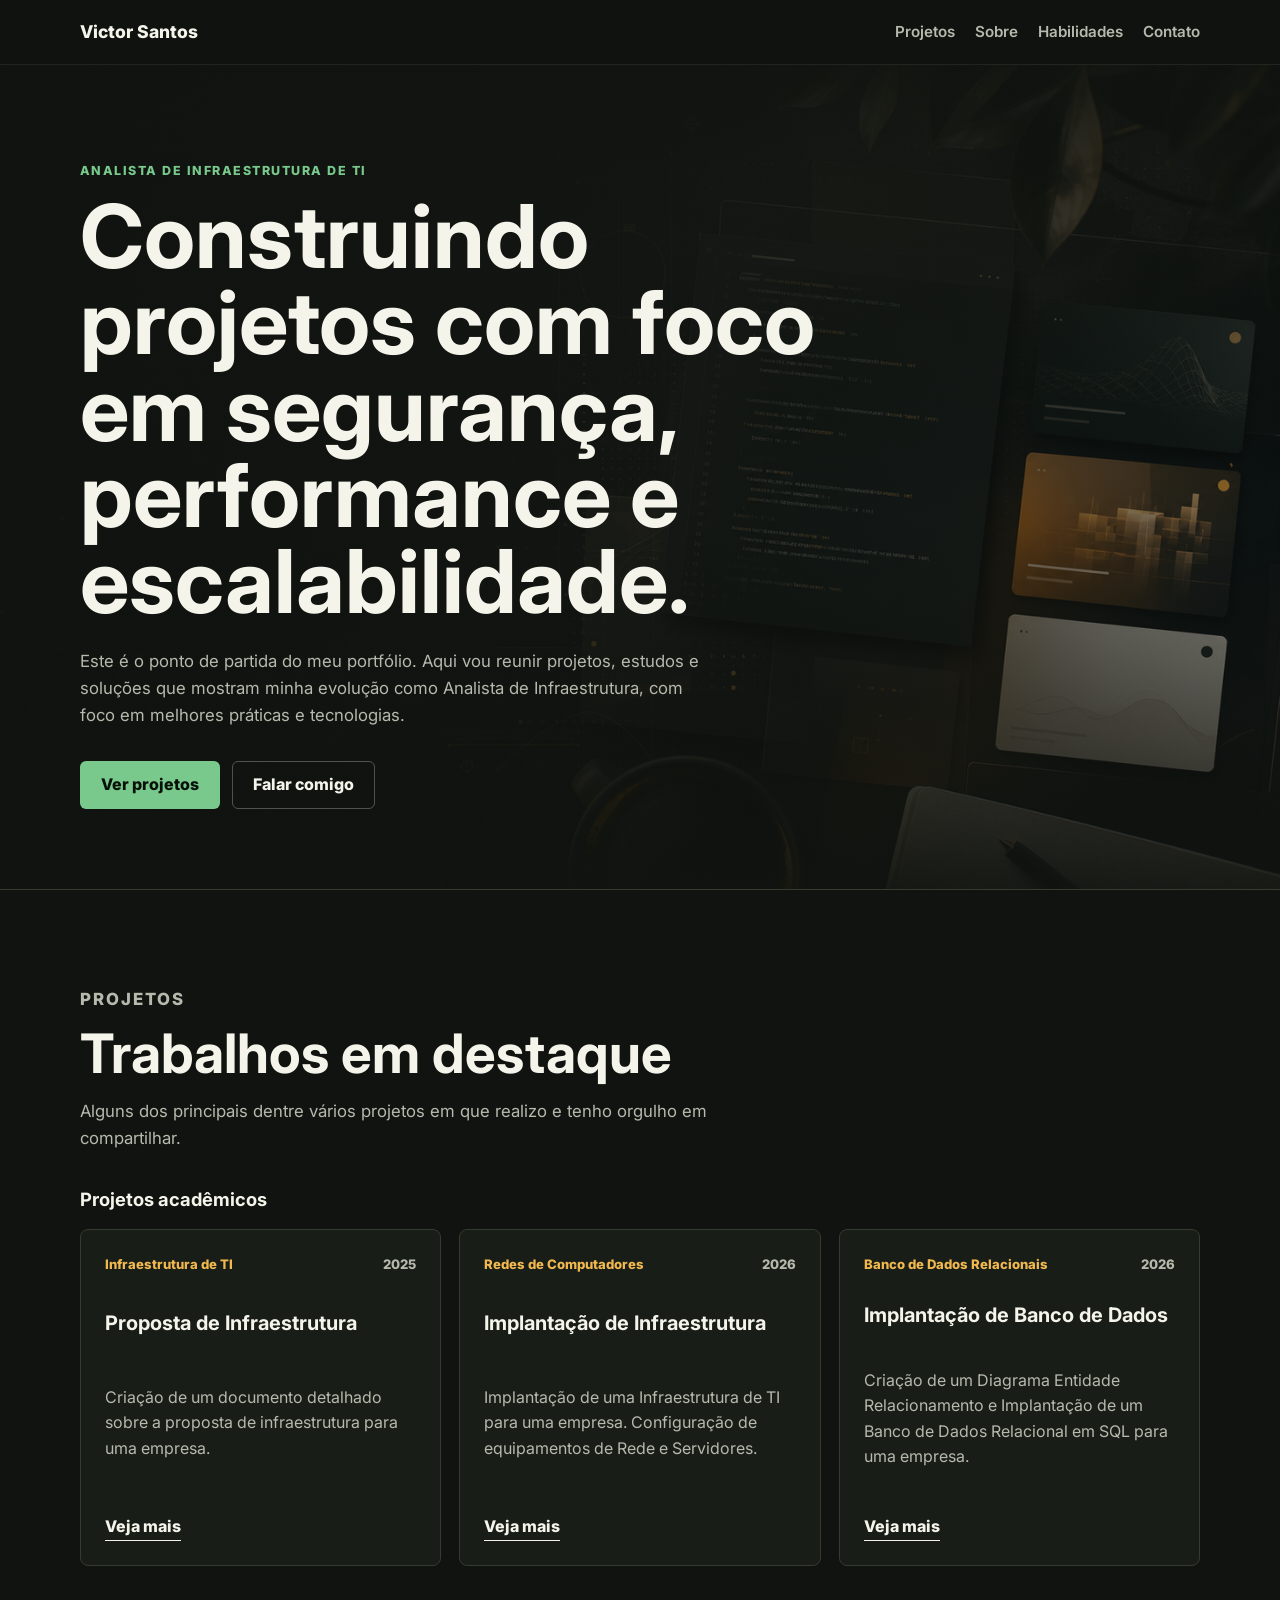
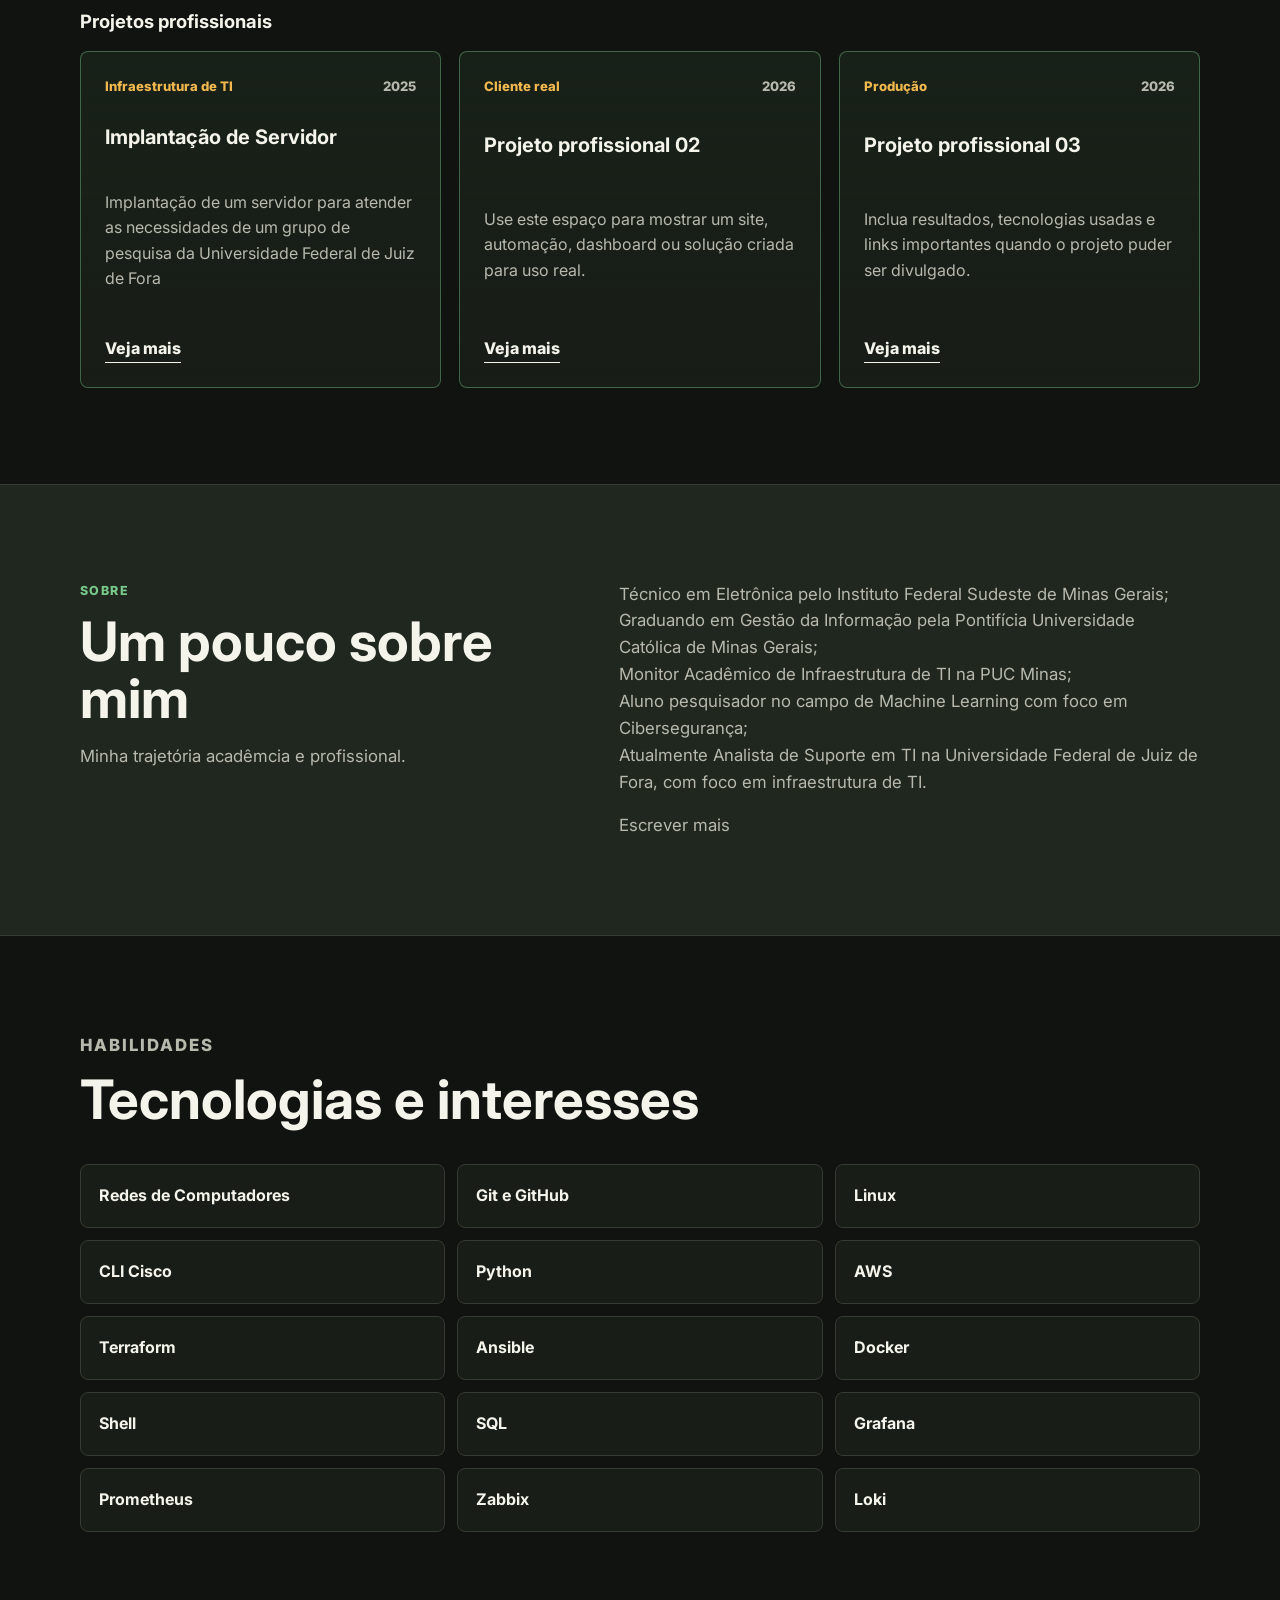
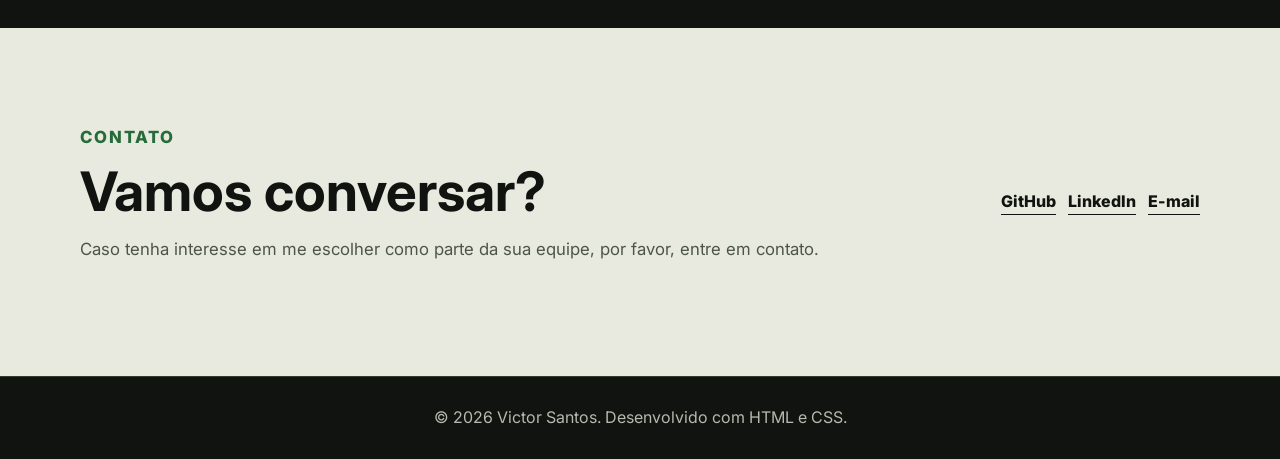
==== index.html @ d7f379bb "Ajustando o Site" ====
<!DOCTYPE html>
<html lang="pt-BR">
<head>
  <meta charset="UTF-8">
  <meta name="viewport" content="width=device-width, initial-scale=1.0">
  <meta name="description" content="Portfólio de projetos de Victor, desenvolvedor web.">
  <title>Victor Santos | Portfólio</title>
  <link rel="preconnect" href="https://fonts.googleapis.com">
  <link rel="preconnect" href="https://fonts.gstatic.com" crossorigin>
  <link href="https://fonts.googleapis.com/css2?family=Inter:wght@400;500;600;700;800&display=swap" rel="stylesheet">
  <link rel="stylesheet" href="style.css">
</head>
<body>
  <header class="site-header">
    <a class="brand" href="#inicio" aria-label="Ir para o início">Victor Santos</a>

    <nav class="main-nav" aria-label="Navegação principal">
      <a href="#projetos">Projetos</a>
      <a href="#sobre">Sobre</a>
      <a href="#habilidades">Habilidades</a>
      <a href="#contato">Contato</a>
    </nav>
  </header>

  <main>
    <section class="hero" id="inicio">
      <div class="hero__content">
        <p class="eyebrow">Analista de Infraestrutura de TI</p>
        <h1>Construindo projetos com foco em segurança, performance e escalabilidade.</h1>
        <p class="hero__text">
          Este é o ponto de partida do meu portfólio. Aqui vou reunir projetos,
          estudos e soluções que mostram minha evolução como Analista de Infraestrutura, com foco em melhores práticas e tecnologias.
        </p>
        <div class="hero__actions" aria-label="Ações principais">
          <a class="button button--primary" href="#projetos">Ver projetos</a>
          <a class="button button--secondary" href="#contato">Falar comigo</a>
        </div>
      </div>
    </section>

    <section class="section" id="projetos">
      <div class="section__header">
        <p class="eyebrow">Projetos</p>
        <h2>Trabalhos em destaque</h2>
        <p>Alguns dos principais dentre vários projetos em que realizo e tenho orgulho em compartilhar.</p>
      </div>

      <div class="project-group">
        <h3>Projetos acadêmicos</h3>
        <div class="project-grid">
          <article class="project-card">
            <div class="project-card__top">
              <span class="project-card__tag">Infraestrutura de TI</span>
              <span class="project-card__year">2025</span>
            </div>
            <h3>Proposta de Infraestrutura</h3>
            <p>Criação de um documento detalhado sobre a proposta de infraestrutura para uma empresa.</p>
            <div class="project-card__links">
              <a href="#" aria-label="Ver demonstração do projeto Proposta de Infraestrutura">Veja mais</a>
            </div>
          </article>

          <article class="project-card">
            <div class="project-card__top">
              <span class="project-card__tag">Redes de Computadores</span>
              <span class="project-card__year">2026</span>
            </div>
            <h3>Implantação de Infraestrutura</h3>
            <p>Implantação de uma Infraestrutura de TI para uma empresa. Configuração de equipamentos de Rede e Servidores.</p>
            <div class="project-card__links">
              <a href="#" aria-label="Ver demonstração do projeto Implantação de Infraestrutura">Veja mais</a>
            </div>
          </article>

          <article class="project-card">
            <div class="project-card__top">
              <span class="project-card__tag">Banco de Dados Relacionais</span>
              <span class="project-card__year">2026</span>
            </div>
            <h3>Implantação de Banco de Dados</h3>
            <p>Criação de um Diagrama Entidade Relacionamento e Implantação de um Banco de Dados Relacional em SQL para uma empresa.</p>
            <div class="project-card__links">
              <a href="#" aria-label="Ver demonstração do projeto Implantação de Banco de Dados">Veja mais</a>
            </div>
          </article>
        </div>
      </div>

      <div class="project-group">
        <h3>Projetos profissionais</h3>
        <div class="project-grid">
          <article class="project-card project-card--professional">
            <div class="project-card__top">
              <span class="project-card__tag">Infraestrutura de TI</span>
              <span class="project-card__year">2025</span>
            </div>
            <h3>Implantação de Servidor</h3>
            <p>Implantação de um servidor para atender as necessidades de um grupo de pesquisa da Universidade Federal de Juiz de Fora</p>
            <div class="project-card__links">
              <a href="#" aria-label="Ver demonstração do Projeto Implantação de Servidor">Veja mais</a>
            </div>
          </article>

          <article class="project-card project-card--professional">
            <div class="project-card__top">
              <span class="project-card__tag">Cliente real</span>
              <span class="project-card__year">2026</span>
            </div>
            <h3>Projeto profissional 02</h3>
            <p>Use este espaço para mostrar um site, automação, dashboard ou solução criada para uso real.</p>
            <div class="project-card__links">
              <a href="#" aria-label="Ver demonstração do Projeto profissional 02">Veja mais</a>
            </div>
          </article>

          <article class="project-card project-card--professional">
            <div class="project-card__top">
              <span class="project-card__tag">Produção</span>
              <span class="project-card__year">2026</span>
            </div>
            <h3>Projeto profissional 03</h3>
            <p>Inclua resultados, tecnologias usadas e links importantes quando o projeto puder ser divulgado.</p>
            <div class="project-card__links">
              <a href="#" aria-label="Ver demonstração do Projeto profissional 03">Veja mais</a>
            </div>
          </article>
        </div>
      </div>
    </section>

    <section class="section section--split" id="sobre">
      <div>
        <p class="eyebrow">Sobre</p>
        <h2>Um pouco sobre mim</h2>
        <p class="hero__text">
          Minha trajetória acadêmcia e profissional.
        </p>
      </div>
      <div class="section--split__body">
        <p>
          Técnico em Eletrônica pelo Instituto Federal Sudeste de Minas Gerais;<br>
          Graduando em Gestão da Informação pela Pontifícia Universidade Católica de Minas Gerais;<br>
          Monitor Acadêmico de Infraestrutura de TI na PUC Minas;<br>
          Aluno pesquisador no campo de Machine Learning com foco em Cibersegurança;<br>
          Atualmente Analista de Suporte em TI na Universidade Federal de Juiz de Fora, com foco em infraestrutura de TI.
        </p>
        <p>
          Escrever mais
        </p>
      </div>
    </section>

    <section class="section" id="habilidades">
      <div class="section__header">
        <p class="eyebrow">Habilidades</p>
        <h2>Tecnologias e interesses</h2>
      </div>

      <ul class="skill-list" aria-label="Lista de habilidades">
        <li>Redes de Computadores</li>
        <li>Git e GitHub</li>
        <li>Linux</li>
        <li>CLI Cisco</li>
        <li>Python</li>
        <li>AWS</li>
        <li>Terraform</li>
        <li>Ansible</li>
        <li>Docker</li>
        <li>Shell</li>
        <li>SQL</li>
        <li>Grafana</li>
        <li>Prometheus</li>
        <li>Zabbix</li>
        <li>Loki</li>
      </ul>
    </section>

    <section class="contact" id="contato">
      <div>
        <p class="eyebrow">Contato</p>
        <h2>Vamos conversar?</h2>
        <p>Caso tenha interesse em me escolher como parte da sua equipe, por favor, entre em contato.</p>
      </div>

      <div class="contact__links">
        <a href="https://github.com/deVictorS">GitHub</a>
        <a href="https://www.linkedin.com/in/victorrsantoss">LinkedIn</a>
        <a href="mailto:seuemail@email.com">E-mail</a>
      </div>
    </section>
  </main>

  <footer class="site-footer">
    <p>&copy; 2026 Victor Santos. Desenvolvido com HTML e CSS.</p>
  </footer>
</body>
</html>
---- style.css ----
:root {
  --bg: #10130f;
  --surface: #181d17;
  --surface-2: #20271f;
  --text: #f5f4eb;
  --muted: #b7b9ad;
  --line: #343b31;
  --accent: #78c98b;
  --accent-strong: #f0b84f;
  --max-width: 1120px;
}

* {
  box-sizing: border-box;
}

html {
  scroll-behavior: smooth;
}

body {
  margin: 0;
  background: var(--bg);
  color: var(--text);
  font-family: "Inter", Arial, sans-serif;
  line-height: 1.6;
}

a {
  color: inherit;
  text-decoration: none;
}

.site-header {
  position: sticky;
  top: 0;
  z-index: 10;
  display: flex;
  align-items: center;
  justify-content: space-between;
  gap: 24px;
  width: 100%;
  padding: 18px max(24px, calc((100vw - var(--max-width)) / 2));
  background: rgba(16, 19, 15, 0.86);
  border-bottom: 1px solid rgba(245, 244, 235, 0.08);
  backdrop-filter: blur(16px);
}

.brand {
  font-size: 1.1rem;
  font-weight: 800;
  letter-spacing: 0;
}

.main-nav {
  display: flex;
  align-items: center;
  gap: 20px;
  color: var(--muted);
  font-size: 0.95rem;
  font-weight: 600;
}

.main-nav a,
.project-card__links a,
.contact__links a {
  transition: color 180ms ease, border-color 180ms ease, background 180ms ease;
}

.main-nav a:hover,
.project-card__links a:hover,
.contact__links a:hover {
  color: var(--accent);
}

.hero {
  min-height: 86vh;
  display: flex;
  align-items: center;
  padding: 96px max(24px, calc((100vw - var(--max-width)) / 2)) 80px;
  background:
    linear-gradient(90deg, rgba(16, 19, 15, 0.96) 0%, rgba(16, 19, 15, 0.82) 42%, rgba(16, 19, 15, 0.28) 100%),
    linear-gradient(0deg, rgba(16, 19, 15, 0.92), rgba(16, 19, 15, 0.2) 44%, rgba(16, 19, 15, 0.95)),
    url("assets/portfolio-hero.png") center right / cover no-repeat;
}

.hero__content {
  max-width: 760px;
}

.eyebrow {
  margin: 0 0 12px;
  color: var(--accent);
  font-size: 0.78rem;
  font-weight: 800;
  letter-spacing: 0.12em;
  text-transform: uppercase;
}

h1,
h2,
h3,
p {
  margin-top: 0;
}

h1 {
  max-width: 860px;
  margin-bottom: 24px;
  font-size: clamp(2.7rem, 8vw, 5.5rem);
  line-height: 0.98;
  letter-spacing: 0;
}

h2 {
  margin-bottom: 16px;
  font-size: clamp(2rem, 5vw, 3.4rem);
  line-height: 1.05;
  letter-spacing: 0;
}

h3 {
  margin-bottom: 12px;
  font-size: 1.25rem;
  line-height: 1.25;
}

.hero__text,
.section__header p,
.section--split__body,
.contact p {
  color: var(--muted);
  font-size: 1.05rem;
}

.hero__text {
  max-width: 640px;
  margin-bottom: 32px;
}

.hero__actions {
  display: flex;
  flex-wrap: wrap;
  gap: 12px;
}

.button {
  display: inline-flex;
  align-items: center;
  justify-content: center;
  min-height: 48px;
  padding: 0 20px;
  border: 1px solid transparent;
  border-radius: 6px;
  font-weight: 800;
}

.button--primary {
  background: var(--accent);
  color: #071009;
}

.button--primary:hover {
  background: #91dda1;
}

.button--secondary {
  border-color: rgba(245, 244, 235, 0.28);
  color: var(--text);
}

.button--secondary:hover {
  border-color: var(--accent);
  color: var(--accent);
}

.section,
.contact {
  width: 100%;
  padding: 96px max(24px, calc((100vw - var(--max-width)) / 2));
}

.section {
  border-top: 1px solid var(--line);
}

.section__header {
  max-width: 720px;
  margin-bottom: 36px;
}

.project-grid {
  display: grid;
  grid-template-columns: repeat(3, minmax(0, 1fr));
  gap: 18px;
}

.project-group + .project-group {
  margin-top: 44px;
}

.project-group > h3 {
  margin-bottom: 18px;
  color: var(--text);
  font-size: 1.15rem;
}

.project-card {
  min-height: 300px;
  display: flex;
  flex-direction: column;
  justify-content: space-between;
  gap: 28px;
  padding: 24px;
  background: var(--surface);
  border: 1px solid var(--line);
  border-radius: 8px;
}

.project-card--professional {
  border-color: rgba(120, 201, 139, 0.42);
  background: linear-gradient(180deg, rgba(120, 201, 139, 0.08), rgba(24, 29, 23, 1));
}

.project-card__top,
.project-card__links,
.contact__links {
  display: flex;
  align-items: center;
  gap: 12px;
  flex-wrap: wrap;
}

.project-card__top {
  justify-content: space-between;
  color: var(--muted);
  font-size: 0.82rem;
  font-weight: 800;
}

.project-card__tag {
  color: var(--accent-strong);
}

.project-card p {
  color: var(--muted);
}

.project-card__links a,
.contact__links a {
  border-bottom: 1px solid currentColor;
  color: var(--text);
  font-weight: 800;
}

.section--split {
  display: grid;
  grid-template-columns: 0.9fr 1.1fr;
  gap: 64px;
  background: var(--surface-2);
}

.section--split__body p:last-child {
  margin-bottom: 0;
}

.skill-list {
  display: grid;
  grid-template-columns: repeat(3, minmax(0, 1fr));
  gap: 12px;
  padding: 0;
  margin: 0;
  list-style: none;
}

.skill-list li {
  min-height: 64px;
  display: flex;
  align-items: center;
  padding: 16px 18px;
  background: var(--surface);
  border: 1px solid var(--line);
  border-radius: 8px;
  color: var(--text);
  font-weight: 700;
}

.contact {
  display: grid;
  grid-template-columns: 1fr auto;
  align-items: center;
  gap: 32px;
  background: #e9eadf;
  color: #10130f;
}

.contact .eyebrow,
.contact__links a:hover {
  color: #266c3a;
}

.contact p {
  color: #4c5548;
}

.contact__links a {
  color: #10130f;
}

.site-footer {
  padding: 28px 24px;
  border-top: 1px solid var(--line);
  color: var(--muted);
  text-align: center;
}

.site-footer p {
  margin: 0;
}

@media (max-width: 820px) {
  .site-header {
    position: static;
    align-items: flex-start;
    flex-direction: column;
  }

  .main-nav {
    width: 100%;
    overflow-x: auto;
    padding-bottom: 4px;
  }

  .hero {
    min-height: auto;
    padding-top: 72px;
    background:
      linear-gradient(180deg, rgba(16, 19, 15, 0.94), rgba(16, 19, 15, 0.82)),
      url("assets/portfolio-hero.png") center / cover no-repeat;
  }

  .project-grid,
  .section--split,
  .skill-list,
  .contact {
    grid-template-columns: 1fr;
  }

  .contact__links {
    align-items: flex-start;
  }
}

@media (max-width: 520px) {
  .main-nav {
    gap: 14px;
    font-size: 0.88rem;
  }

  .hero,
  .section,
  .contact {
    padding-left: 18px;
    padding-right: 18px;
  }

  .section,
  .contact {
    padding-top: 72px;
    padding-bottom: 72px;
  }

  .button {
    width: 100%;
  }
}
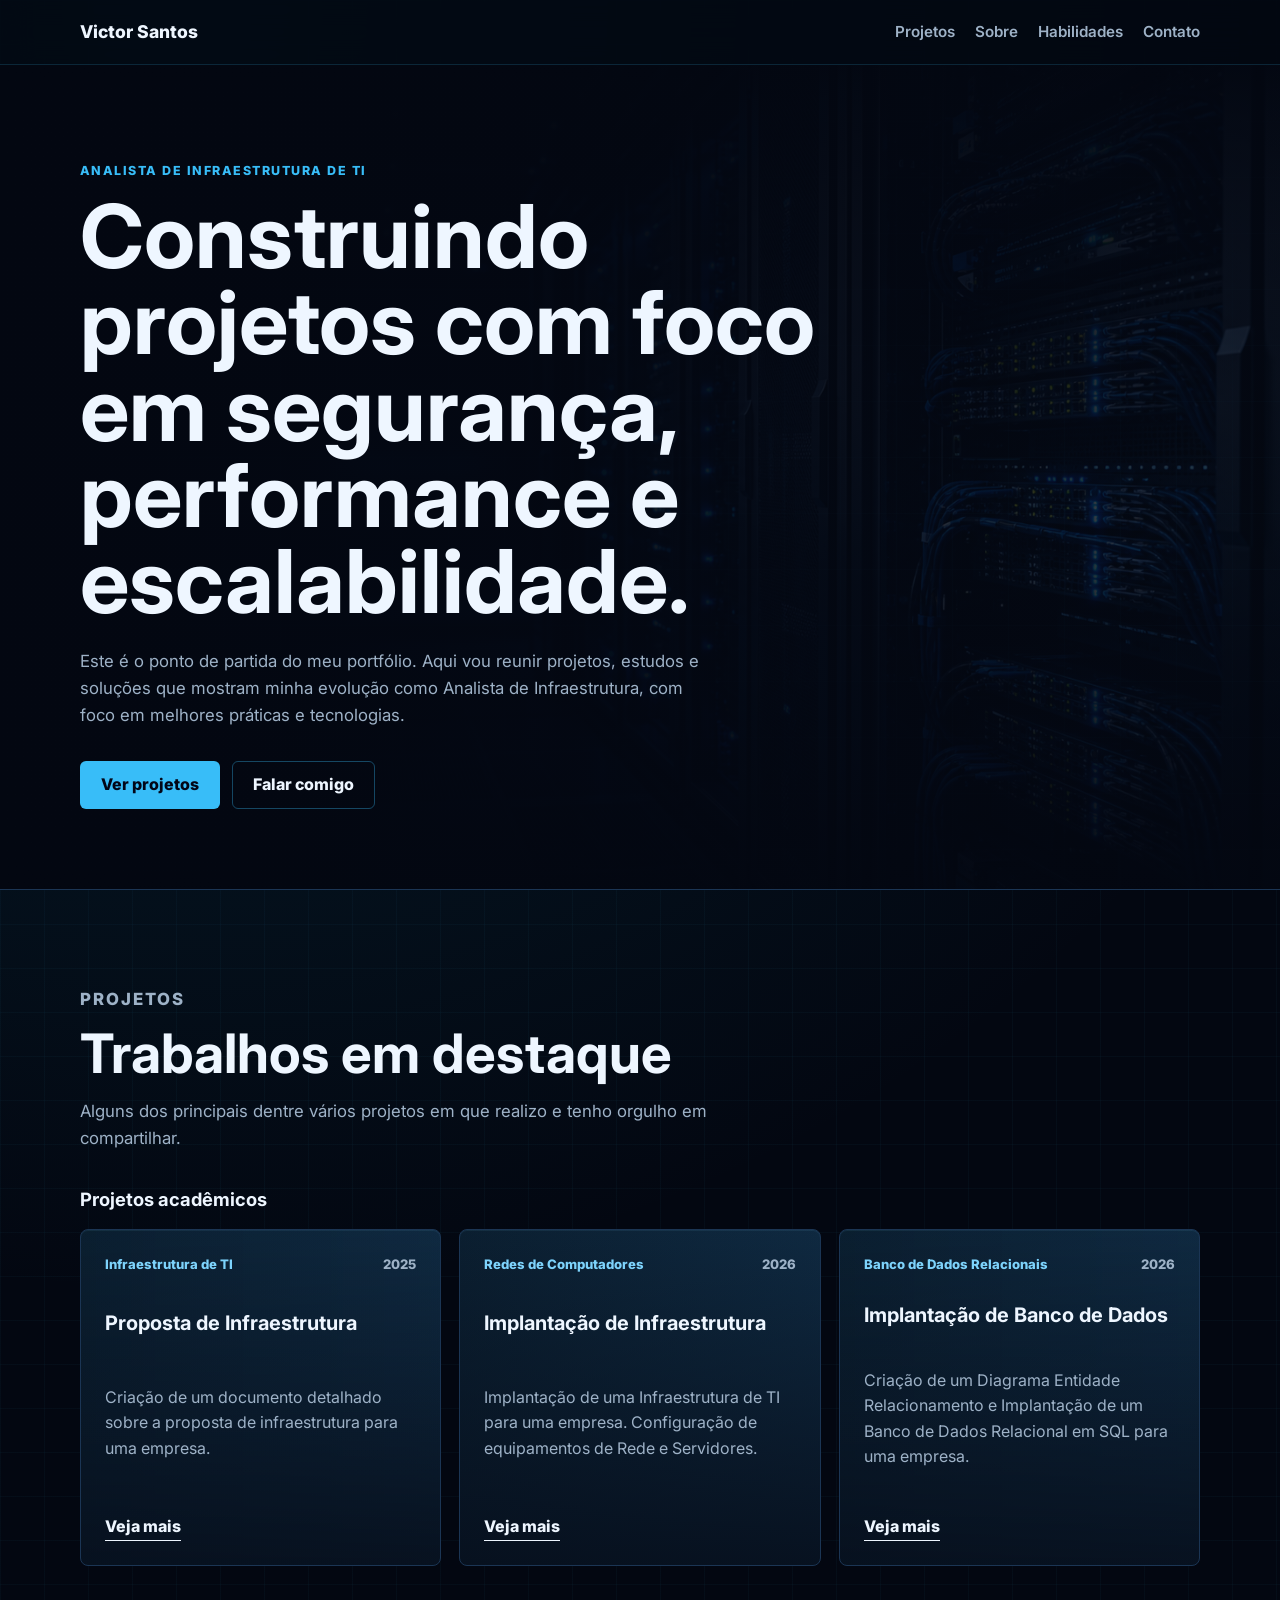
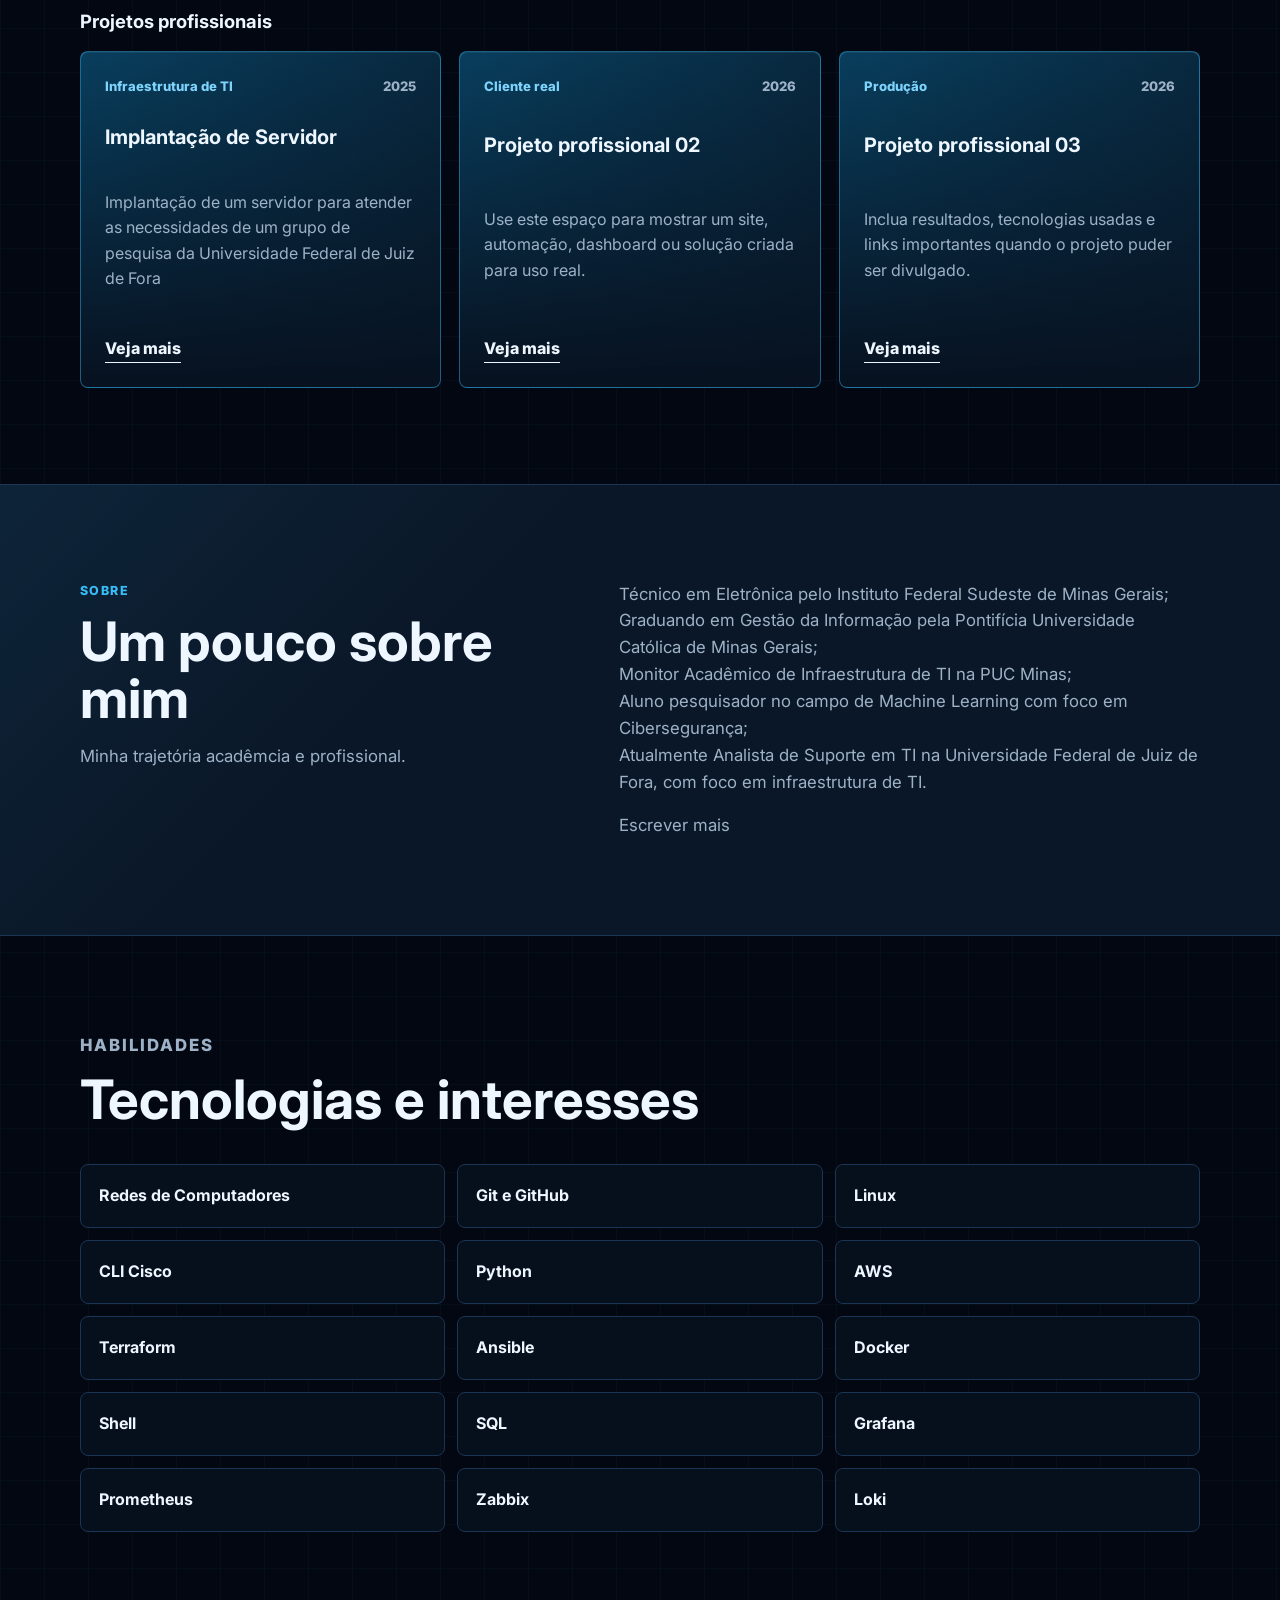
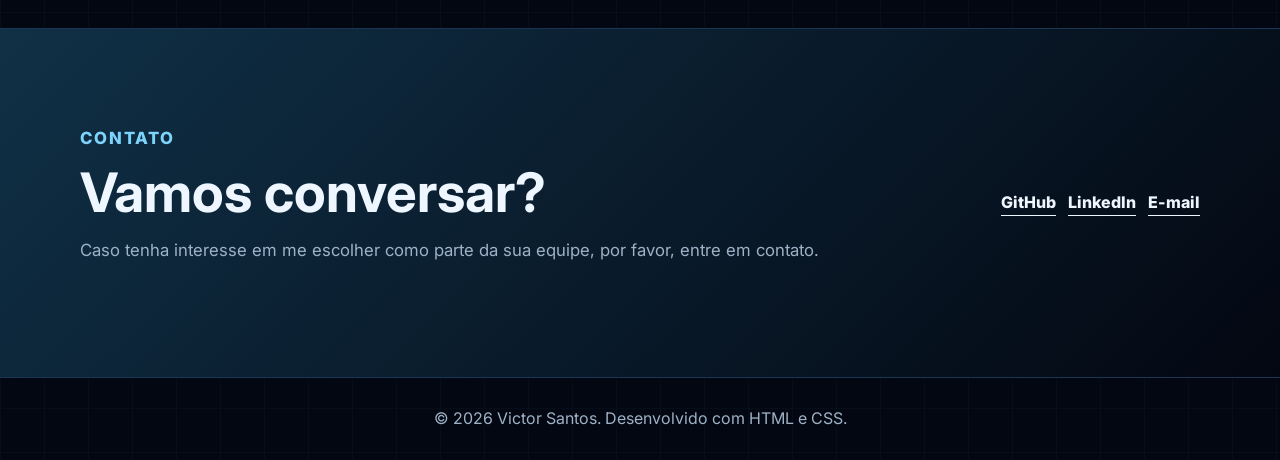
==== commit 3fc28025: "Janelas de projetos criadas" ====
--- a/index.html
+++ b/index.html
@@ -56,7 +56,7 @@
             <h3>Proposta de Infraestrutura</h3>
             <p>Criação de um documento detalhado sobre a proposta de infraestrutura para uma empresa.</p>
             <div class="project-card__links">
-              <a href="#" aria-label="Ver demonstração do projeto Proposta de Infraestrutura">Veja mais</a>
+              <a href="projetos/proposta-infraestrutura.html" target="_blank" rel="noopener" aria-label="Ver mais sobre o projeto Proposta de Infraestrutura">Veja mais</a>
             </div>
           </article>
 
@@ -68,7 +68,7 @@
             <h3>Implantação de Infraestrutura</h3>
             <p>Implantação de uma Infraestrutura de TI para uma empresa. Configuração de equipamentos de Rede e Servidores.</p>
             <div class="project-card__links">
-              <a href="#" aria-label="Ver demonstração do projeto Implantação de Infraestrutura">Veja mais</a>
+              <a href="projetos/implantacao-infraestrutura.html" target="_blank" rel="noopener" aria-label="Ver mais sobre o projeto Implantação de Infraestrutura">Veja mais</a>
             </div>
           </article>
 
@@ -80,7 +80,7 @@
             <h3>Implantação de Banco de Dados</h3>
             <p>Criação de um Diagrama Entidade Relacionamento e Implantação de um Banco de Dados Relacional em SQL para uma empresa.</p>
             <div class="project-card__links">
-              <a href="#" aria-label="Ver demonstração do projeto Implantação de Banco de Dados">Veja mais</a>
+              <a href="projetos/implantacao-banco-dados.html" target="_blank" rel="noopener" aria-label="Ver mais sobre o projeto Implantação de Banco de Dados">Veja mais</a>
             </div>
           </article>
         </div>
@@ -97,7 +97,7 @@
             <h3>Implantação de Servidor</h3>
             <p>Implantação de um servidor para atender as necessidades de um grupo de pesquisa da Universidade Federal de Juiz de Fora</p>
             <div class="project-card__links">
-              <a href="#" aria-label="Ver demonstração do Projeto Implantação de Servidor">Veja mais</a>
+              <a href="projetos/implantacao-servidor.html" target="_blank" rel="noopener" aria-label="Ver mais sobre o projeto Implantação de Servidor">Veja mais</a>
             </div>
           </article>
 
@@ -109,7 +109,7 @@
             <h3>Projeto profissional 02</h3>
             <p>Use este espaço para mostrar um site, automação, dashboard ou solução criada para uso real.</p>
             <div class="project-card__links">
-              <a href="#" aria-label="Ver demonstração do Projeto profissional 02">Veja mais</a>
+              <a href="projetos/projeto-profissional-02.html" target="_blank" rel="noopener" aria-label="Ver mais sobre o Projeto profissional 02">Veja mais</a>
             </div>
           </article>
 
@@ -121,7 +121,7 @@
             <h3>Projeto profissional 03</h3>
             <p>Inclua resultados, tecnologias usadas e links importantes quando o projeto puder ser divulgado.</p>
             <div class="project-card__links">
-              <a href="#" aria-label="Ver demonstração do Projeto profissional 03">Veja mais</a>
+              <a href="projetos/projeto-profissional-03.html" target="_blank" rel="noopener" aria-label="Ver mais sobre o Projeto profissional 03">Veja mais</a>
             </div>
           </article>
         </div>
--- a/style.css
+++ b/style.css
@@ -1,12 +1,14 @@
 :root {
-  --bg: #10130f;
-  --surface: #181d17;
-  --surface-2: #20271f;
-  --text: #f5f4eb;
-  --muted: #b7b9ad;
-  --line: #343b31;
-  --accent: #78c98b;
-  --accent-strong: #f0b84f;
+  --bg: #030711;
+  --surface: #07111f;
+  --surface-2: #0a1728;
+  --surface-3: #0d2138;
+  --text: #eef6ff;
+  --muted: #9eb2c7;
+  --line: #1b3554;
+  --accent: #38bdf8;
+  --accent-strong: #7dd3fc;
+  --warning: #7dd3fc;
   --max-width: 1120px;
 }
 
@@ -20,7 +22,12 @@
 
 body {
   margin: 0;
-  background: var(--bg);
+  background:
+    linear-gradient(rgba(56, 189, 248, 0.035) 1px, transparent 1px),
+    linear-gradient(90deg, rgba(56, 189, 248, 0.035) 1px, transparent 1px),
+    radial-gradient(circle at 15% 0%, rgba(14, 116, 144, 0.26), transparent 34%),
+    var(--bg);
+  background-size: 44px 44px, 44px 44px, auto, auto;
   color: var(--text);
   font-family: "Inter", Arial, sans-serif;
   line-height: 1.6;
@@ -41,8 +48,8 @@
   gap: 24px;
   width: 100%;
   padding: 18px max(24px, calc((100vw - var(--max-width)) / 2));
-  background: rgba(16, 19, 15, 0.86);
-  border-bottom: 1px solid rgba(245, 244, 235, 0.08);
+  background: rgba(3, 7, 17, 0.88);
+  border-bottom: 1px solid rgba(56, 189, 248, 0.16);
   backdrop-filter: blur(16px);
 }
 
@@ -79,9 +86,12 @@
   align-items: center;
   padding: 96px max(24px, calc((100vw - var(--max-width)) / 2)) 80px;
   background:
-    linear-gradient(90deg, rgba(16, 19, 15, 0.96) 0%, rgba(16, 19, 15, 0.82) 42%, rgba(16, 19, 15, 0.28) 100%),
-    linear-gradient(0deg, rgba(16, 19, 15, 0.92), rgba(16, 19, 15, 0.2) 44%, rgba(16, 19, 15, 0.95)),
+    linear-gradient(90deg, rgba(3, 7, 17, 0.98) 0%, rgba(3, 7, 17, 0.9) 44%, rgba(3, 7, 17, 0.48) 100%),
+    linear-gradient(0deg, rgba(3, 7, 17, 0.96), rgba(7, 17, 31, 0.52) 46%, rgba(3, 7, 17, 0.98)),
+    linear-gradient(rgba(56, 189, 248, 0.07) 1px, transparent 1px),
+    linear-gradient(90deg, rgba(56, 189, 248, 0.07) 1px, transparent 1px),
     url("assets/portfolio-hero.png") center right / cover no-repeat;
+  background-size: auto, auto, 56px 56px, 56px 56px, cover;
 }
 
 .hero__content {
@@ -157,15 +167,15 @@
 
 .button--primary {
   background: var(--accent);
-  color: #071009;
+  color: #020617;
 }
 
 .button--primary:hover {
-  background: #91dda1;
+  background: var(--accent-strong);
 }
 
 .button--secondary {
-  border-color: rgba(245, 244, 235, 0.28);
+  border-color: rgba(56, 189, 248, 0.35);
   color: var(--text);
 }
 
@@ -206,20 +216,29 @@
 }
 
 .project-card {
+  position: relative;
+  overflow: hidden;
   min-height: 300px;
   display: flex;
   flex-direction: column;
   justify-content: space-between;
   gap: 28px;
   padding: 24px;
-  background: var(--surface);
+  background:
+    linear-gradient(180deg, rgba(56, 189, 248, 0.08), rgba(7, 17, 31, 0.96)),
+    linear-gradient(90deg, rgba(7, 17, 31, 0.96), rgba(13, 33, 56, 0.72)),
+    var(--surface);
   border: 1px solid var(--line);
   border-radius: 8px;
+  box-shadow: inset 0 1px 0 rgba(125, 211, 252, 0.08);
 }
 
 .project-card--professional {
-  border-color: rgba(120, 201, 139, 0.42);
-  background: linear-gradient(180deg, rgba(120, 201, 139, 0.08), rgba(24, 29, 23, 1));
+  border-color: rgba(56, 189, 248, 0.45);
+  background:
+    linear-gradient(180deg, rgba(14, 165, 233, 0.16), rgba(7, 17, 31, 1)),
+    linear-gradient(90deg, rgba(8, 47, 73, 0.86), rgba(7, 17, 31, 0.76)),
+    var(--surface);
 }
 
 .project-card__top,
@@ -239,7 +258,7 @@
 }
 
 .project-card__tag {
-  color: var(--accent-strong);
+  color: var(--warning);
 }
 
 .project-card p {
@@ -257,7 +276,9 @@
   display: grid;
   grid-template-columns: 0.9fr 1.1fr;
   gap: 64px;
-  background: var(--surface-2);
+  background:
+    linear-gradient(135deg, rgba(56, 189, 248, 0.08), transparent 34%),
+    var(--surface-2);
 }
 
 .section--split__body p:last-child {
@@ -278,7 +299,7 @@
   display: flex;
   align-items: center;
   padding: 16px 18px;
-  background: var(--surface);
+  background: rgba(7, 17, 31, 0.86);
   border: 1px solid var(--line);
   border-radius: 8px;
   color: var(--text);
@@ -290,21 +311,24 @@
   grid-template-columns: 1fr auto;
   align-items: center;
   gap: 32px;
-  background: #e9eadf;
-  color: #10130f;
+  background:
+    linear-gradient(135deg, rgba(56, 189, 248, 0.18), rgba(3, 7, 17, 0.96)),
+    #07111f;
+  color: var(--text);
+  border-top: 1px solid var(--line);
 }
 
 .contact .eyebrow,
 .contact__links a:hover {
-  color: #266c3a;
+  color: var(--accent-strong);
 }
 
 .contact p {
-  color: #4c5548;
+  color: var(--muted);
 }
 
 .contact__links a {
-  color: #10130f;
+  color: var(--text);
 }
 
 .site-footer {
@@ -316,6 +340,126 @@
 
 .site-footer p {
   margin: 0;
+}
+
+.project-page {
+  min-height: 100vh;
+  padding: 32px max(24px, calc((100vw - var(--max-width)) / 2)) 80px;
+  background:
+    linear-gradient(rgba(56, 189, 248, 0.04) 1px, transparent 1px),
+    linear-gradient(90deg, rgba(56, 189, 248, 0.04) 1px, transparent 1px),
+    radial-gradient(circle at 18% 0%, rgba(14, 165, 233, 0.2), transparent 32%),
+    var(--bg);
+  background-size: 44px 44px, 44px 44px, auto, auto;
+}
+
+.back-link {
+  display: inline-flex;
+  margin-bottom: 56px;
+  color: var(--muted);
+  font-weight: 800;
+  border-bottom: 1px solid currentColor;
+  transition: color 180ms ease;
+}
+
+.back-link:hover {
+  color: var(--accent);
+}
+
+.project-detail {
+  max-width: var(--max-width);
+}
+
+.project-detail__intro {
+  max-width: 820px;
+  margin-bottom: 40px;
+  color: var(--muted);
+  font-size: 1.2rem;
+}
+
+.project-detail__meta {
+  display: grid;
+  grid-template-columns: repeat(3, minmax(0, 1fr));
+  gap: 16px;
+  padding: 24px 0;
+  margin: 0 0 32px;
+  border-top: 1px solid rgba(56, 189, 248, 0.26);
+  border-bottom: 1px solid rgba(56, 189, 248, 0.26);
+}
+
+.project-detail__meta dt {
+  margin-bottom: 6px;
+  color: var(--muted);
+  font-size: 0.78rem;
+  font-weight: 800;
+  text-transform: uppercase;
+}
+
+.project-detail__meta dd {
+  margin: 0;
+  color: var(--text);
+  font-weight: 800;
+}
+
+.project-story {
+  max-width: 900px;
+}
+
+.project-story section {
+  padding: 34px 0;
+  border-bottom: 1px solid var(--line);
+}
+
+.project-story h2 {
+  margin-bottom: 16px;
+  font-size: clamp(1.45rem, 3vw, 2rem);
+}
+
+.project-story p,
+.project-story li {
+  color: var(--muted);
+  font-size: 1.05rem;
+}
+
+.project-story ul {
+  padding-left: 20px;
+  margin: 0;
+}
+
+.project-story li + li {
+  margin-top: 8px;
+}
+
+.project-gallery {
+  display: grid;
+  grid-template-columns: repeat(2, minmax(0, 1fr));
+  gap: 18px;
+  margin-top: 24px;
+}
+
+.project-image-slot {
+  min-height: 260px;
+  display: flex;
+  align-items: center;
+  justify-content: center;
+  margin: 0;
+  padding: 24px;
+  border: 1px dashed rgba(56, 189, 248, 0.42);
+  border-radius: 8px;
+  background:
+    linear-gradient(rgba(56, 189, 248, 0.05) 1px, transparent 1px),
+    linear-gradient(90deg, rgba(56, 189, 248, 0.05) 1px, transparent 1px),
+    rgba(7, 17, 31, 0.7);
+  background-size: 28px 28px;
+  color: var(--muted);
+  text-align: center;
+}
+
+.project-gallery img {
+  display: block;
+  width: 100%;
+  height: auto;
+  border-radius: 8px;
 }
 
 @media (max-width: 820px) {
@@ -335,11 +479,13 @@
     min-height: auto;
     padding-top: 72px;
     background:
-      linear-gradient(180deg, rgba(16, 19, 15, 0.94), rgba(16, 19, 15, 0.82)),
+      linear-gradient(180deg, rgba(3, 7, 17, 0.96), rgba(7, 17, 31, 0.88)),
       url("assets/portfolio-hero.png") center / cover no-repeat;
   }
 
   .project-grid,
+  .project-detail__meta,
+  .project-gallery,
   .section--split,
   .skill-list,
   .contact {
@@ -359,6 +505,7 @@
 
   .hero,
   .section,
+  .project-page,
   .contact {
     padding-left: 18px;
     padding-right: 18px;
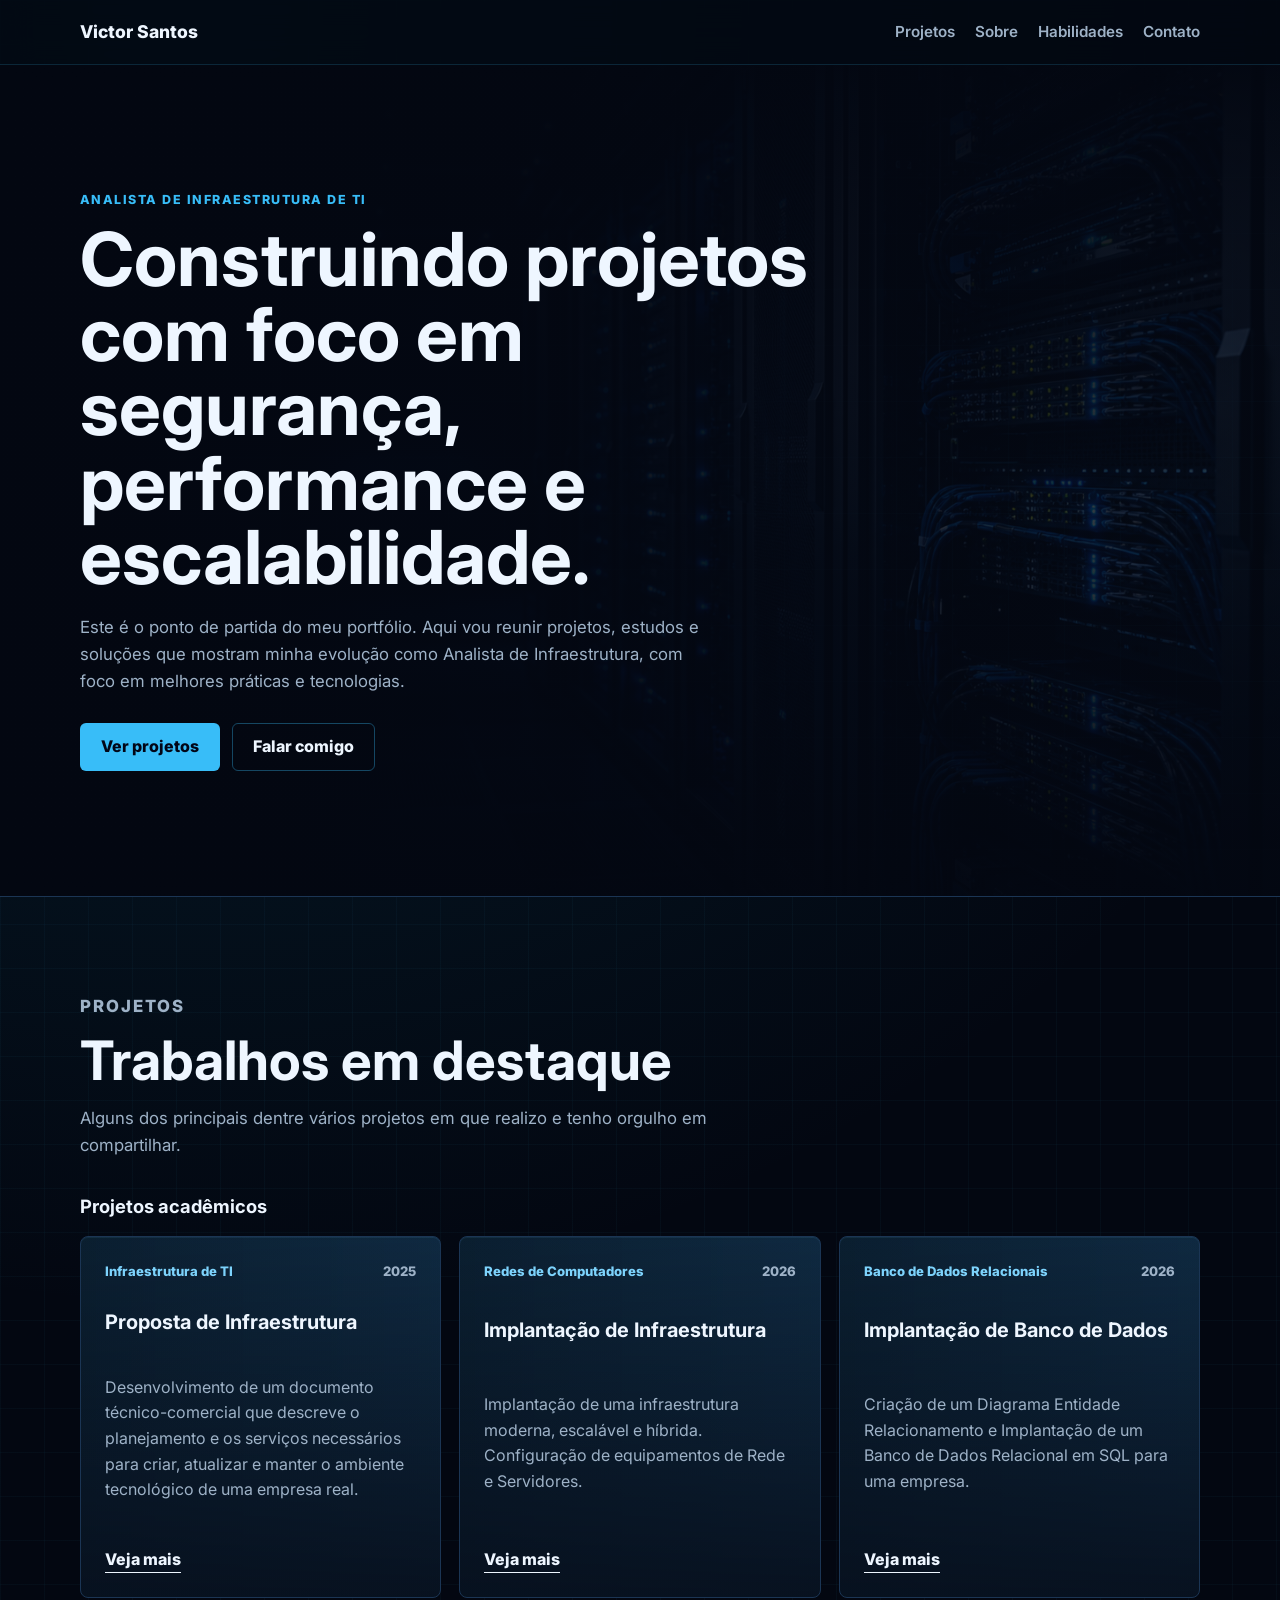
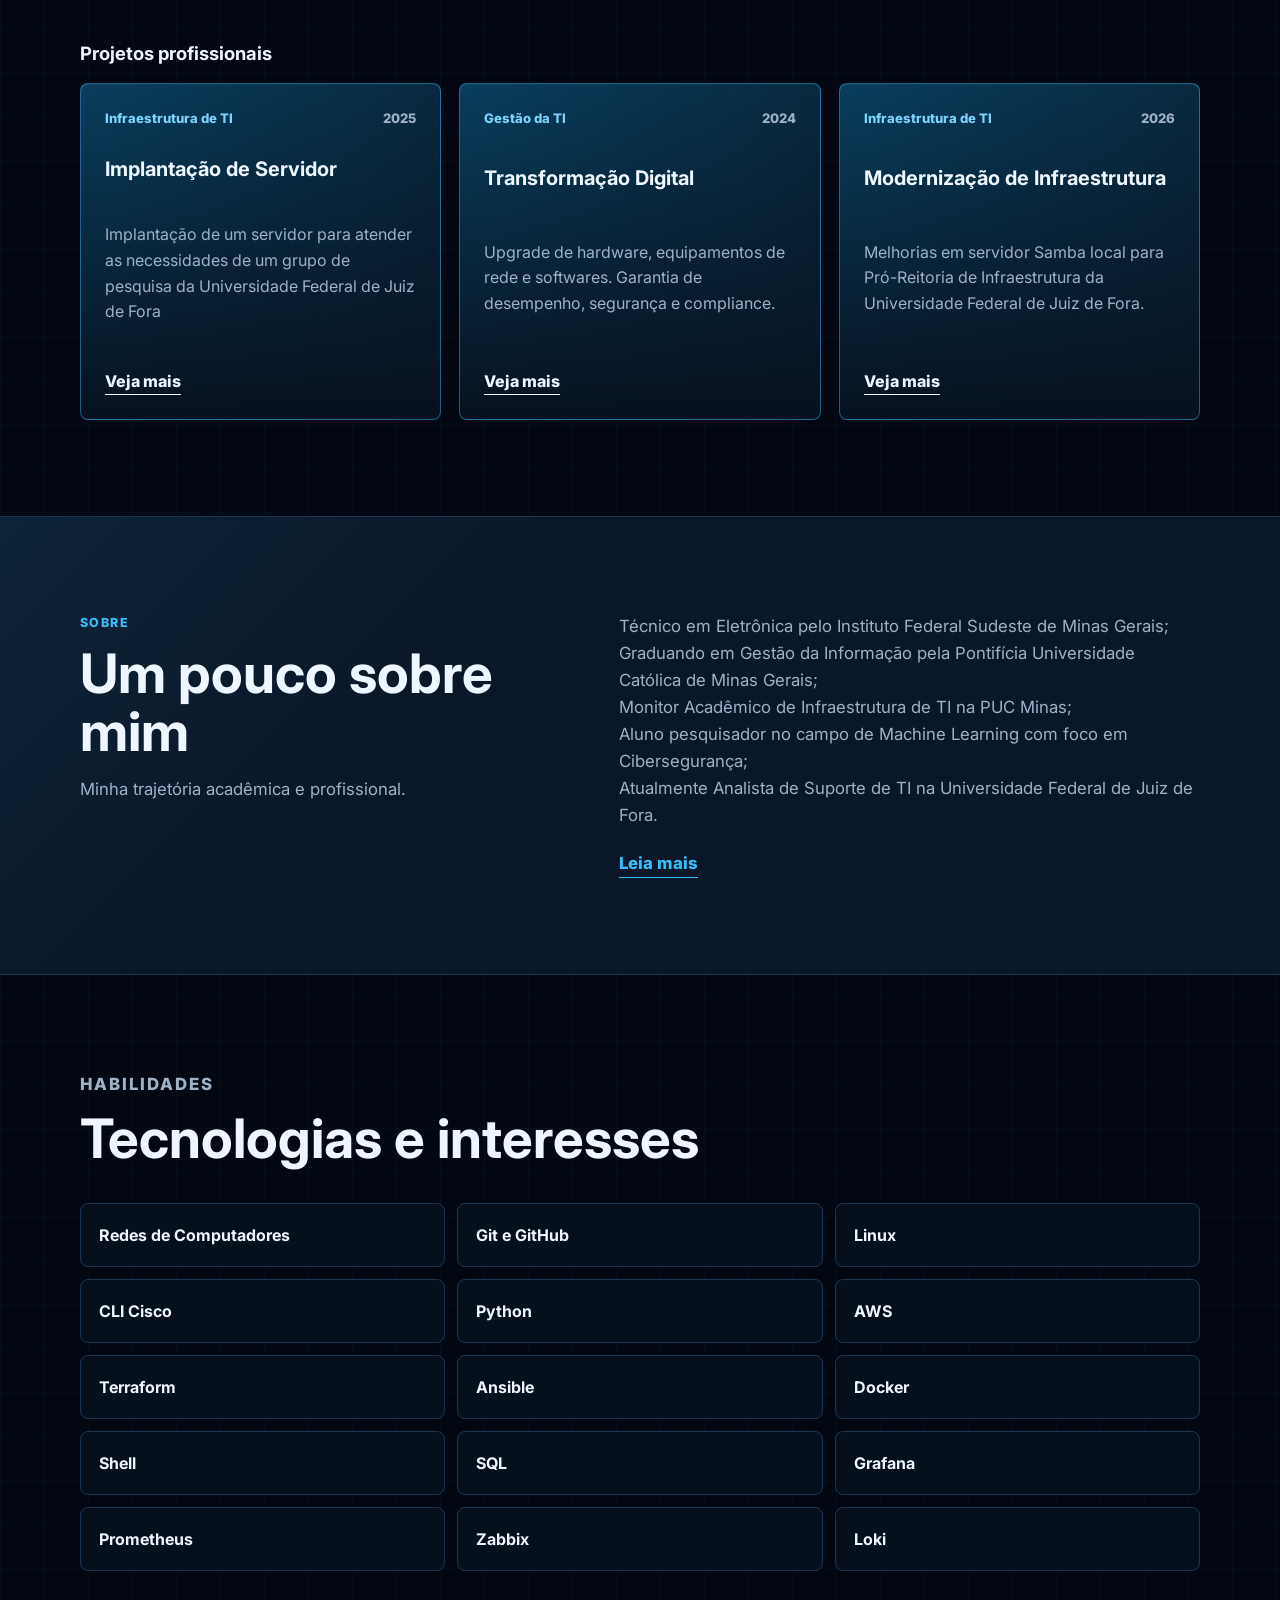
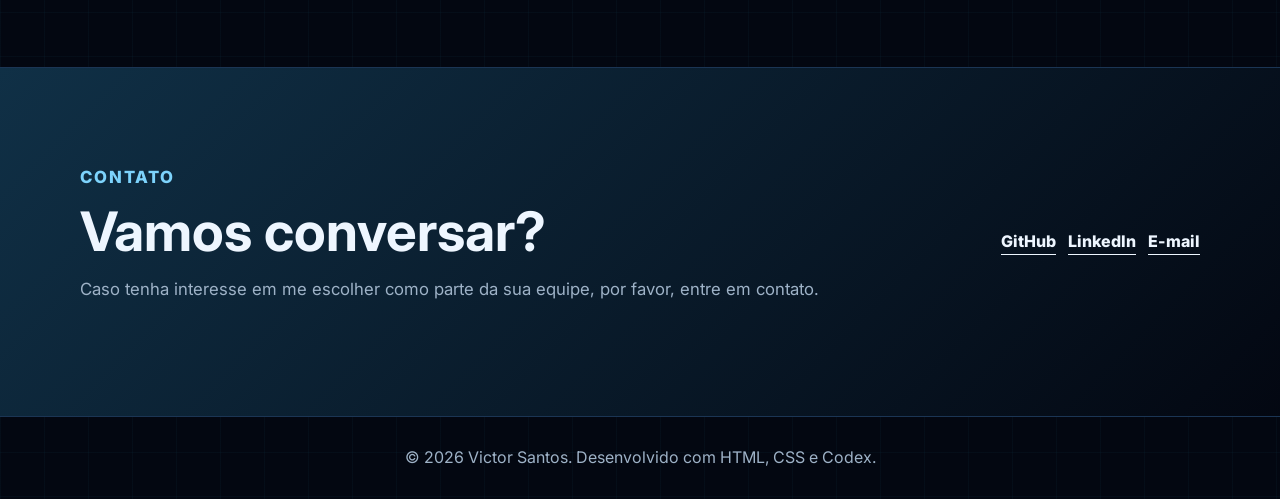
==== commit a3e1c960: "Site principal OK" ====
--- a/index.html
+++ b/index.html
@@ -54,7 +54,7 @@
               <span class="project-card__year">2025</span>
             </div>
             <h3>Proposta de Infraestrutura</h3>
-            <p>Criação de um documento detalhado sobre a proposta de infraestrutura para uma empresa.</p>
+            <p>Desenvolvimento de um documento técnico-comercial que descreve o planejamento e os serviços necessários para criar, atualizar e manter o ambiente tecnológico de uma empresa real.</p>
             <div class="project-card__links">
               <a href="projetos/proposta-infraestrutura.html" target="_blank" rel="noopener" aria-label="Ver mais sobre o projeto Proposta de Infraestrutura">Veja mais</a>
             </div>
@@ -66,7 +66,7 @@
               <span class="project-card__year">2026</span>
             </div>
             <h3>Implantação de Infraestrutura</h3>
-            <p>Implantação de uma Infraestrutura de TI para uma empresa. Configuração de equipamentos de Rede e Servidores.</p>
+            <p>Implantação de uma infraestrutura moderna, escalável e híbrida. Configuração de equipamentos de Rede e Servidores.</p>
             <div class="project-card__links">
               <a href="projetos/implantacao-infraestrutura.html" target="_blank" rel="noopener" aria-label="Ver mais sobre o projeto Implantação de Infraestrutura">Veja mais</a>
             </div>
@@ -103,23 +103,23 @@
 
           <article class="project-card project-card--professional">
             <div class="project-card__top">
-              <span class="project-card__tag">Cliente real</span>
+              <span class="project-card__tag">Gestão da TI</span>
+              <span class="project-card__year">2024</span>
+            </div>
+            <h3>Transformação Digital</h3>
+            <p>Upgrade de hardware, equipamentos de rede e softwares. Garantia de desempenho, segurança e compliance.</p>
+            <div class="project-card__links">
+              <a href="projetos/projeto-profissional-02.html" target="_blank" rel="noopener" aria-label="Ver mais sobre o Projeto profissional 02">Veja mais</a>
+            </div>
+          </article>
+
+          <article class="project-card project-card--professional">
+            <div class="project-card__top">
+              <span class="project-card__tag">Infraestrutura de TI</span>
               <span class="project-card__year">2026</span>
             </div>
-            <h3>Projeto profissional 02</h3>
-            <p>Use este espaço para mostrar um site, automação, dashboard ou solução criada para uso real.</p>
-            <div class="project-card__links">
-              <a href="projetos/projeto-profissional-02.html" target="_blank" rel="noopener" aria-label="Ver mais sobre o Projeto profissional 02">Veja mais</a>
-            </div>
-          </article>
-
-          <article class="project-card project-card--professional">
-            <div class="project-card__top">
-              <span class="project-card__tag">Produção</span>
-              <span class="project-card__year">2026</span>
-            </div>
-            <h3>Projeto profissional 03</h3>
-            <p>Inclua resultados, tecnologias usadas e links importantes quando o projeto puder ser divulgado.</p>
+            <h3>Modernização de Infraestrutura</h3>
+            <p>Melhorias em servidor Samba local para Pró-Reitoria de Infraestrutura da Universidade Federal de Juiz de Fora.</p>
             <div class="project-card__links">
               <a href="projetos/projeto-profissional-03.html" target="_blank" rel="noopener" aria-label="Ver mais sobre o Projeto profissional 03">Veja mais</a>
             </div>
@@ -133,7 +133,7 @@
         <p class="eyebrow">Sobre</p>
         <h2>Um pouco sobre mim</h2>
         <p class="hero__text">
-          Minha trajetória acadêmcia e profissional.
+          Minha trajetória acadêmica e profissional.
         </p>
       </div>
       <div class="section--split__body">
@@ -142,11 +142,31 @@
           Graduando em Gestão da Informação pela Pontifícia Universidade Católica de Minas Gerais;<br>
           Monitor Acadêmico de Infraestrutura de TI na PUC Minas;<br>
           Aluno pesquisador no campo de Machine Learning com foco em Cibersegurança;<br>
-          Atualmente Analista de Suporte em TI na Universidade Federal de Juiz de Fora, com foco em infraestrutura de TI.
+          Atualmente Analista de Suporte de TI na Universidade Federal de Juiz de Fora.
         </p>
-        <p>
-          Escrever mais
-        </p>
+        <details class="read-more">
+          <summary>Leia mais</summary>
+          <div class="read-more__content">
+            <p>
+              Nascido e criado em Juiz de Fora, Minas Gerais, concluí o ensino médio e iniciei minha jornanda acdêmica em Engenharia Elétrica na Universidade Federal de Juiz de Fora.
+              Junto com a graduação, busquei uma formação técnica e me formei em Eletrônica pelo Instituto Federal Sudeste de Minas Gerais, o que me proporcionou uma base sólida em hardware, sistemas eletrônicos e telecomunicações.
+              
+              <p>Estagiei em uma empresa de tecnologia, onde tive a oportunidade de trabalhar com suporte técnico, manutenção de hardware e configuração de redes, o que despertou meu interesse pela área de Infraestrutura de TI.
+              Diante da minha paixão por tecnologia e desejo de aprofundar meus conhecimentos, decidi mudar de curso e atualmente sou graduando em Gestão da Informação pela Pontifícia Universidade Católica de Minas Gerais.
+              Costumo dizer que a TI me escolheu, e desde então tenho me dedicado a aprender e crescer nessa área, buscando sempre estar atualizado com as últimas tendências e tecnologias.</p>
+            </p>
+            <p>
+              No ínicio, havia muita dificuldade em entender Redes de Computadores, mas com dedicação e prática, consegui superar os desafios e me tornar proficiente em configuração de redes, protocolos de comunicação e segurança de rede.
+              Além disso, tenho me aprofundado em tecnologias de virtualização, automação e monitoramento
+              para garantir que as infraestruturas sejam eficientes, seguras e escaláveis.
+            </p>
+            <p>
+              Meu objetivo é me tornar SysAdmin/SyOps e contribuir para a construção de infraestruturas robustas e inovadoras, que atendam às necessidades dos usuários e organizações.
+              Estou sempre aberto a novos desafios e oportunidades de aprendizado, e acredito que a TI é um campo em constante evolução, onde há sempre algo novo para aprender e explorar.
+              Estudo todos os dias e sou apaixonado por isso.
+            </p>
+          </div>
+        </details>
       </div>
     </section>
 
@@ -191,7 +211,7 @@
   </main>
 
   <footer class="site-footer">
-    <p>&copy; 2026 Victor Santos. Desenvolvido com HTML e CSS.</p>
+    <p>&copy; 2026 Victor Santos. Desenvolvido com HTML, CSS e Codex.</p>
   </footer>
 </body>
 </html>
--- a/style.css
+++ b/style.css
@@ -81,10 +81,11 @@
 }
 
 .hero {
-  min-height: 86vh;
-  display: flex;
-  align-items: center;
-  padding: 96px max(24px, calc((100vw - var(--max-width)) / 2)) 80px;
+  height: calc(100vh - 69px);
+  height: calc(100svh - 69px);
+  display: flex;
+  align-items: center;
+  padding: clamp(40px, 8vh, 72px) max(24px, calc((100vw - var(--max-width)) / 2));
   background:
     linear-gradient(90deg, rgba(3, 7, 17, 0.98) 0%, rgba(3, 7, 17, 0.9) 44%, rgba(3, 7, 17, 0.48) 100%),
     linear-gradient(0deg, rgba(3, 7, 17, 0.96), rgba(7, 17, 31, 0.52) 46%, rgba(3, 7, 17, 0.98)),
@@ -116,9 +117,9 @@
 
 h1 {
   max-width: 860px;
-  margin-bottom: 24px;
-  font-size: clamp(2.7rem, 8vw, 5.5rem);
-  line-height: 0.98;
+  margin-bottom: 20px;
+  font-size: clamp(2.25rem, 6.4vw, 4.65rem);
+  line-height: 1;
   letter-spacing: 0;
 }
 
@@ -145,7 +146,7 @@
 
 .hero__text {
   max-width: 640px;
-  margin-bottom: 32px;
+  margin-bottom: 28px;
 }
 
 .hero__actions {
@@ -283,6 +284,41 @@
 
 .section--split__body p:last-child {
   margin-bottom: 0;
+}
+
+.read-more {
+  margin-top: 22px;
+}
+
+.read-more summary {
+  display: inline-flex;
+  width: fit-content;
+  color: var(--accent);
+  font-weight: 800;
+  border-bottom: 1px solid currentColor;
+  cursor: pointer;
+  list-style: none;
+}
+
+.read-more summary::-webkit-details-marker {
+  display: none;
+}
+
+.read-more summary:hover {
+  color: var(--accent-strong);
+}
+
+.read-more[open] summary {
+  margin-bottom: 18px;
+}
+
+.read-more__content {
+  padding: 20px 0 0;
+  border-top: 1px solid rgba(56, 189, 248, 0.22);
+}
+
+.read-more__content p {
+  color: var(--muted);
 }
 
 .skill-list {
@@ -476,8 +512,10 @@
   }
 
   .hero {
-    min-height: auto;
-    padding-top: 72px;
+    height: calc(100vh - 130px);
+    height: calc(100svh - 130px);
+    padding-top: 44px;
+    padding-bottom: 44px;
     background:
       linear-gradient(180deg, rgba(3, 7, 17, 0.96), rgba(7, 17, 31, 0.88)),
       url("assets/portfolio-hero.png") center / cover no-repeat;
@@ -503,6 +541,15 @@
     font-size: 0.88rem;
   }
 
+  h1 {
+    font-size: clamp(2rem, 12vw, 3.25rem);
+  }
+
+  .hero__text {
+    font-size: 0.98rem;
+    margin-bottom: 22px;
+  }
+
   .hero,
   .section,
   .project-page,
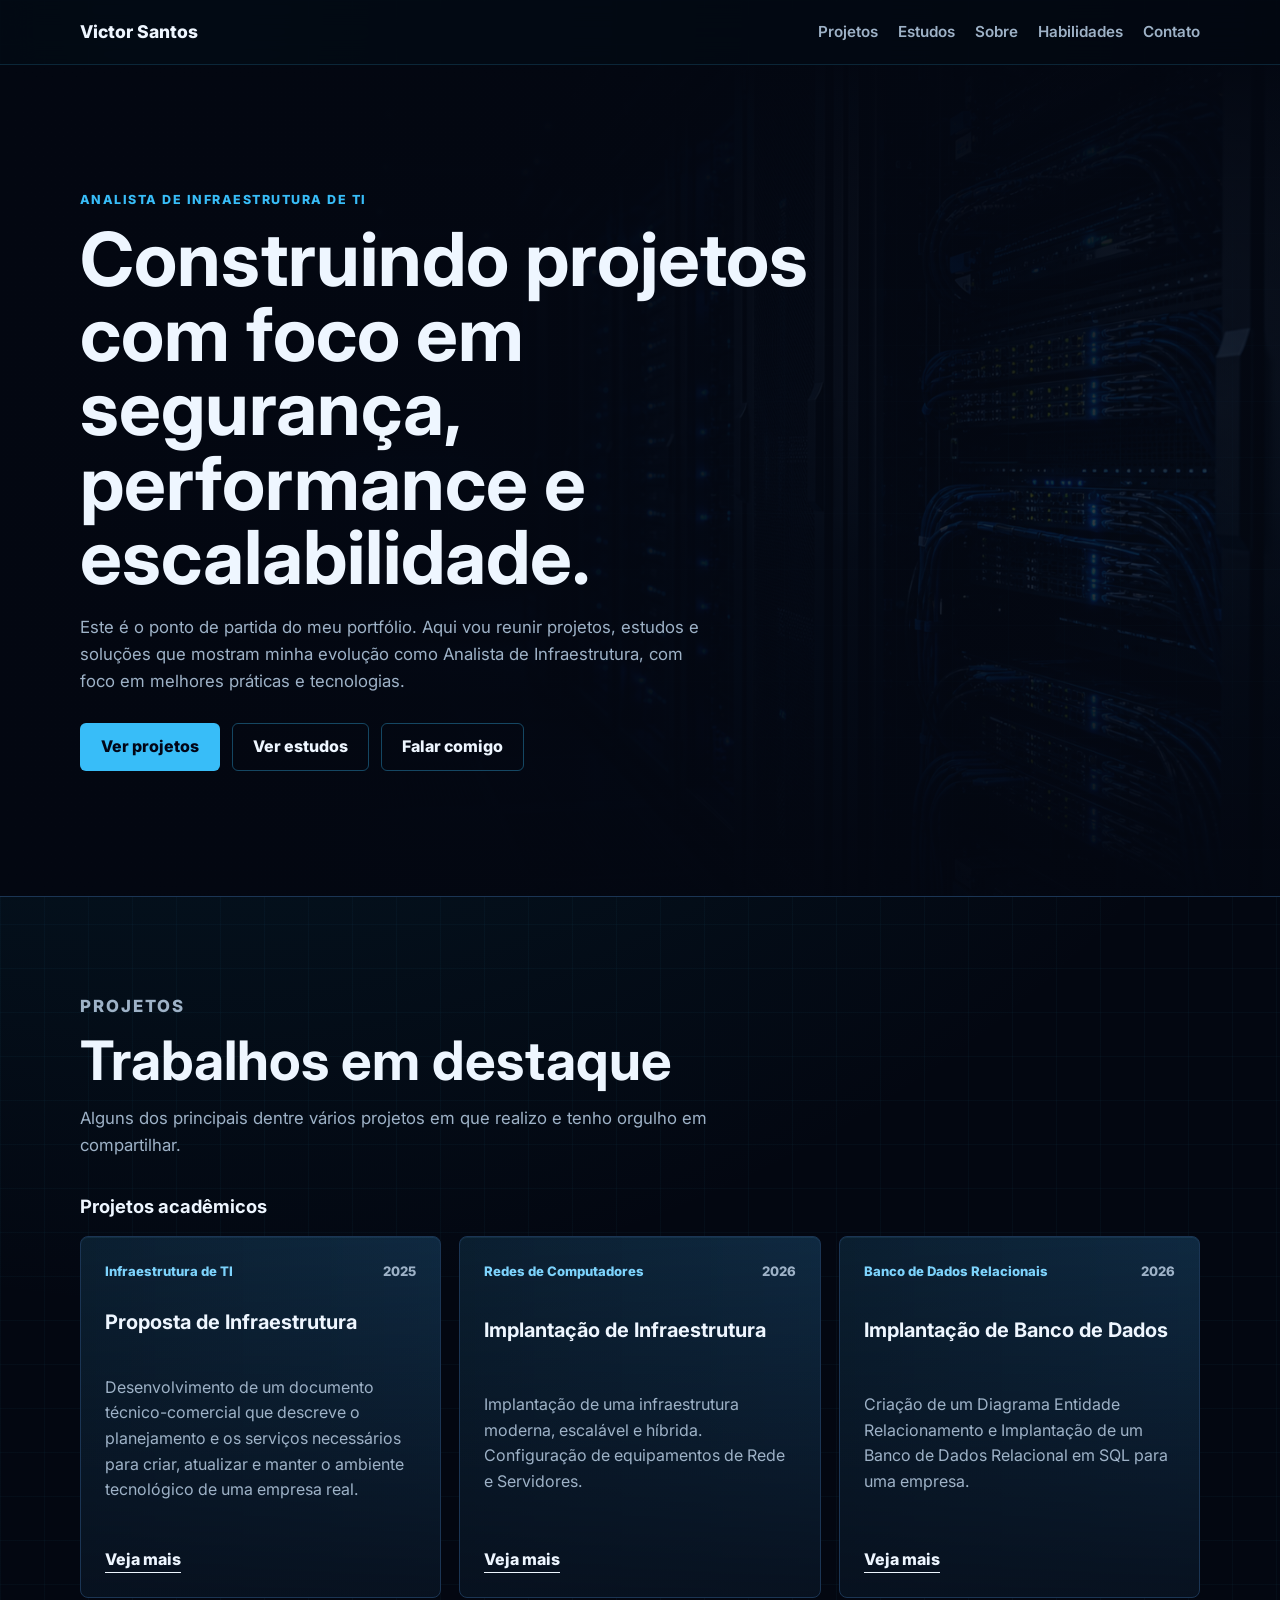
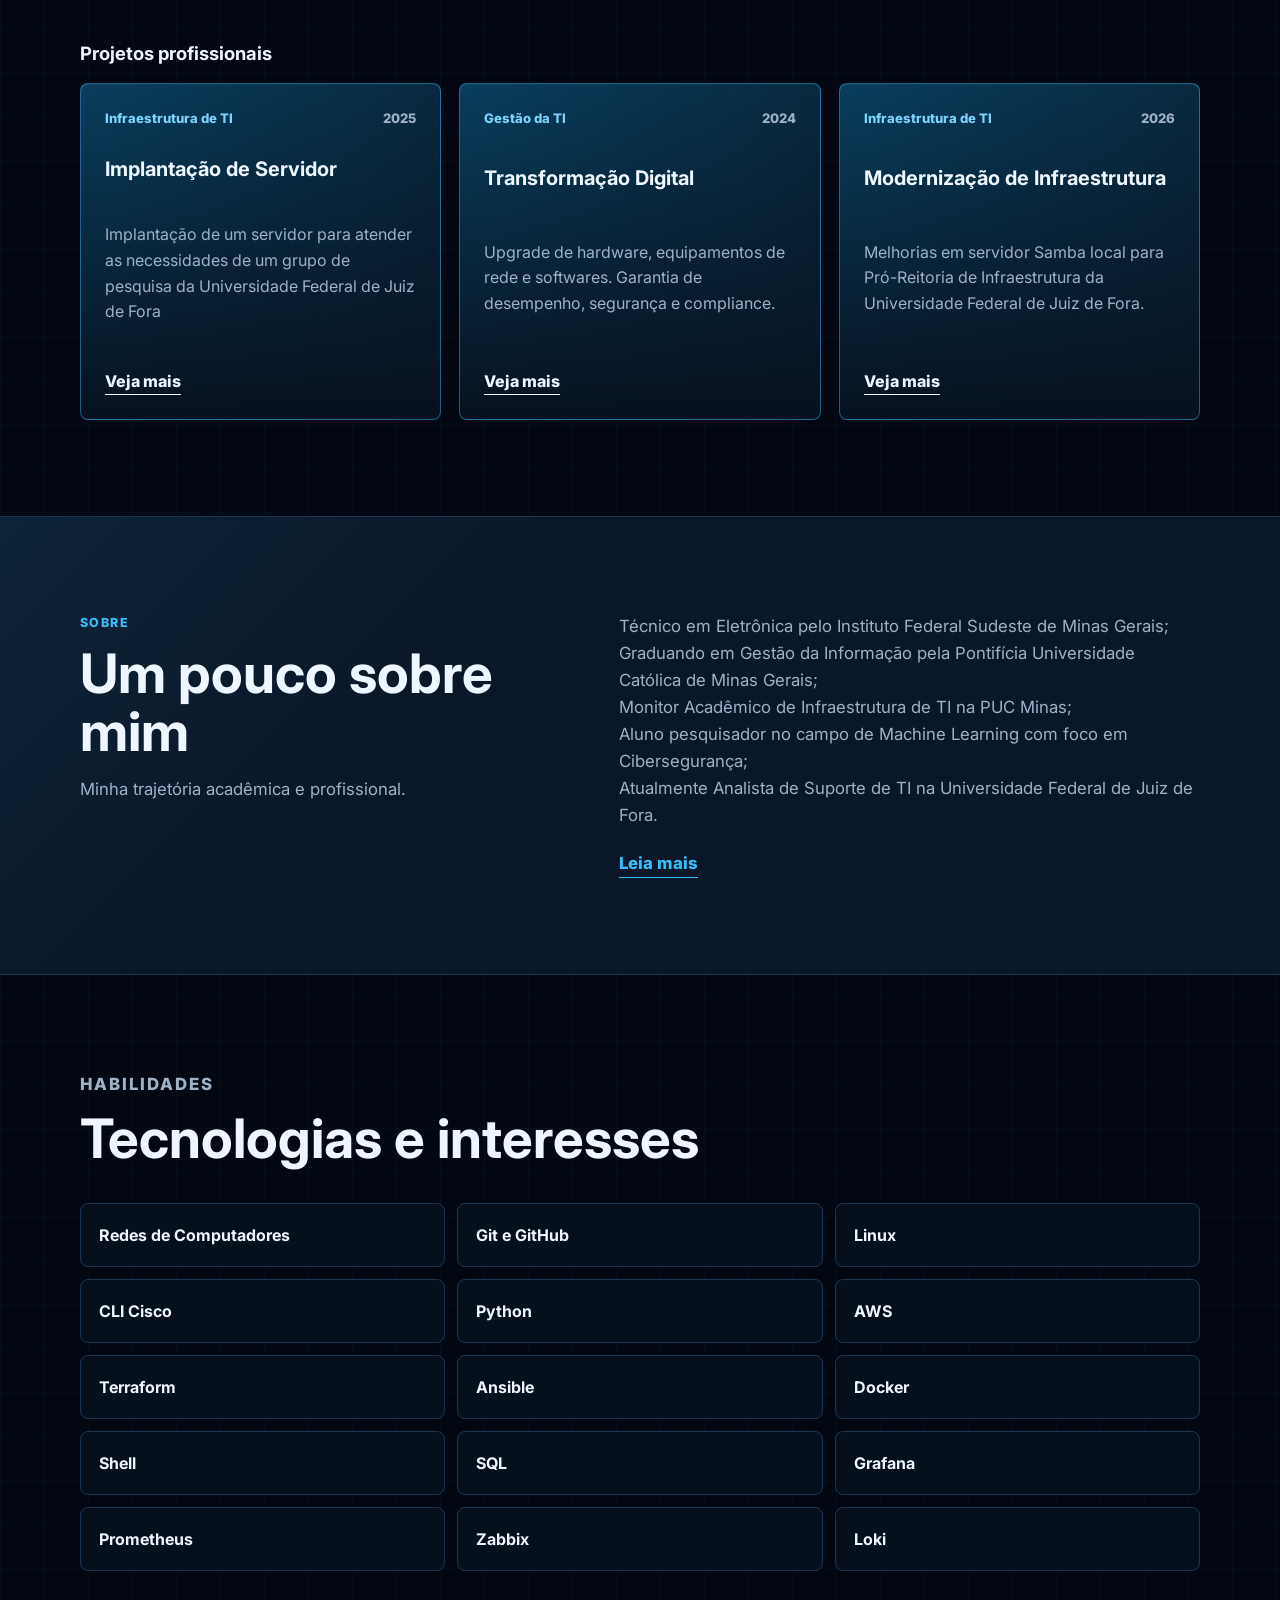
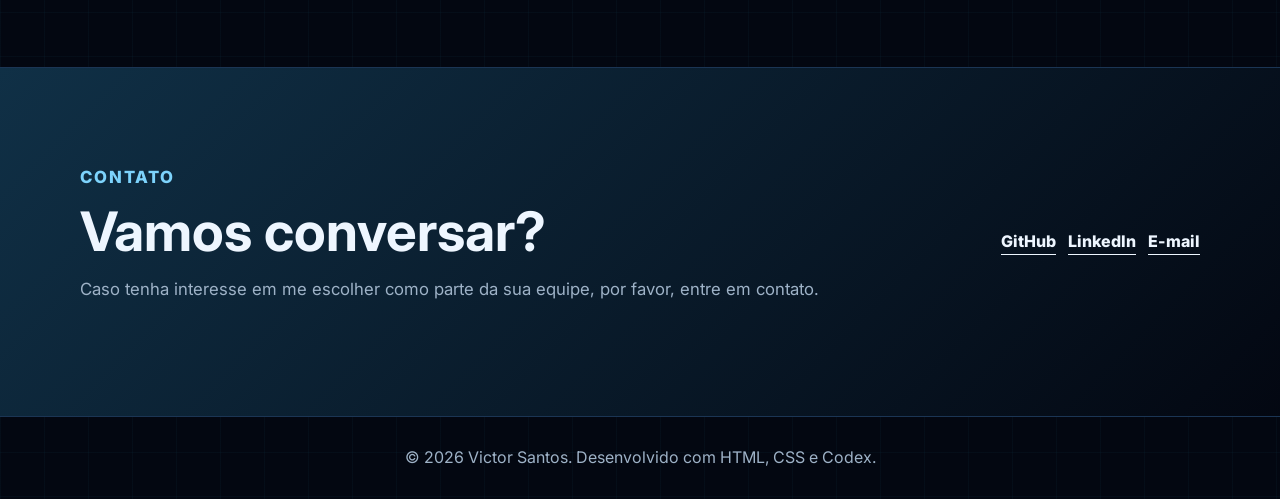
==== commit 3b021baa: "Aba estudos" ====
--- a/index.html
+++ b/index.html
@@ -16,6 +16,7 @@
 
     <nav class="main-nav" aria-label="Navegação principal">
       <a href="#projetos">Projetos</a>
+      <a href="estudos.html" target="_blank" rel="noopener">Estudos</a>
       <a href="#sobre">Sobre</a>
       <a href="#habilidades">Habilidades</a>
       <a href="#contato">Contato</a>
@@ -33,6 +34,7 @@
         </p>
         <div class="hero__actions" aria-label="Ações principais">
           <a class="button button--primary" href="#projetos">Ver projetos</a>
+          <a class="button button--secondary" href="estudos.html" target="_blank" rel="noopener">Ver estudos</a>
           <a class="button button--secondary" href="#contato">Falar comigo</a>
         </div>
       </div>
